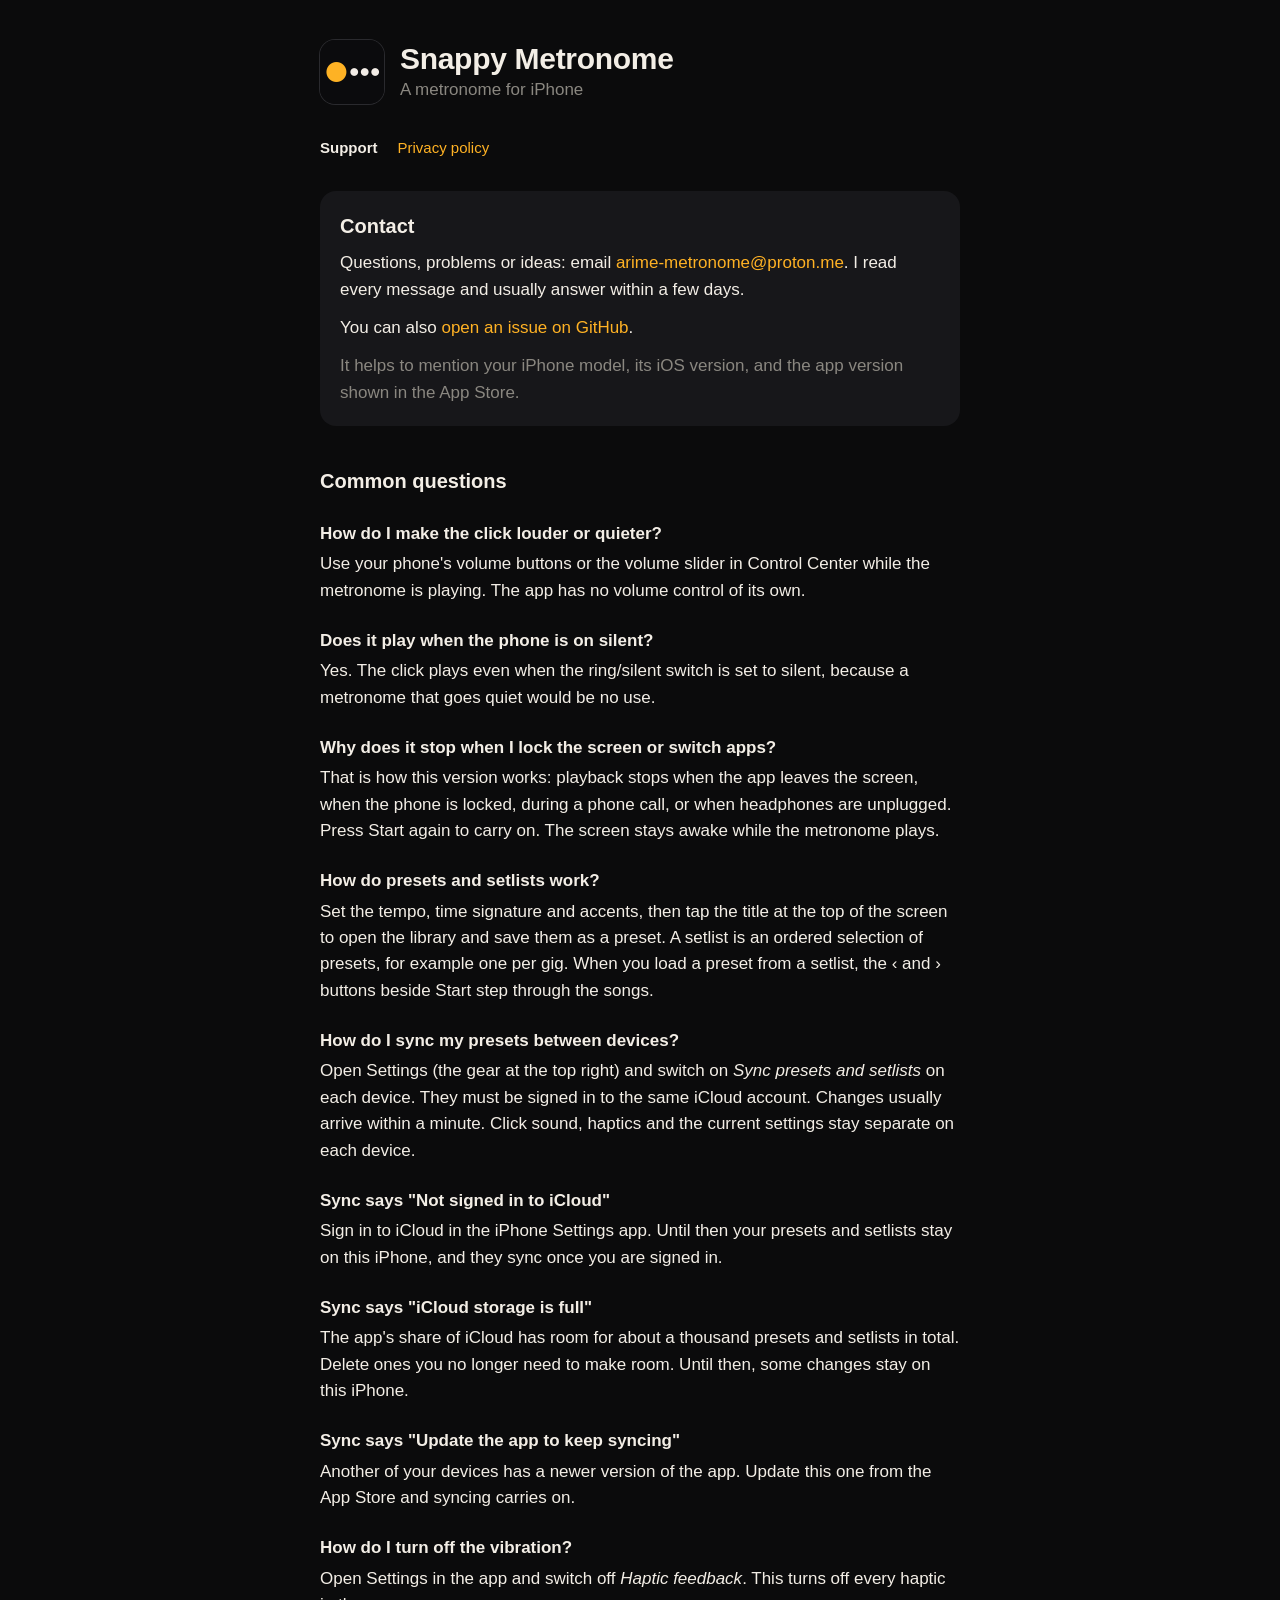
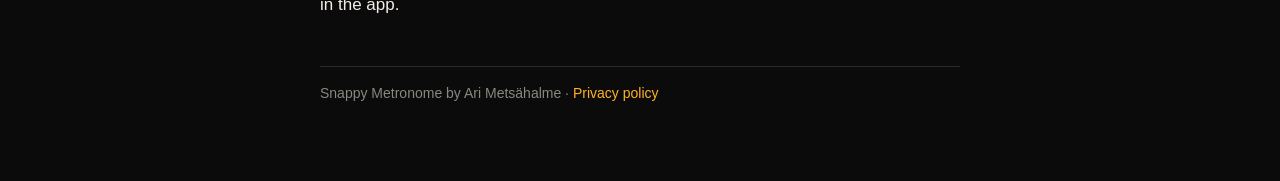
==== site/index.html @ 39511428 "Add the support and privacy policy pages App Store Connect needs a support URL and a privacy policy " ====
<!doctype html>
<html lang="en">
<head>
  <meta charset="utf-8">
  <meta name="viewport" content="width=device-width, initial-scale=1">
  <title>Snappy Metronome Support</title>
  <meta name="description" content="Help and contact for Snappy Metronome, a metronome for iPhone.">
  <link rel="icon" href="icon.png">
  <link rel="apple-touch-icon" href="icon.png">
  <link rel="stylesheet" href="style.css">
</head>
<body>
  <main>
    <header>
      <img src="icon.png" alt="">
      <div>
        <h1>Snappy Metronome</h1>
        <p>A metronome for iPhone</p>
      </div>
    </header>

    <nav>
      <a href="./" aria-current="page">Support</a>
      <a href="privacy.html">Privacy policy</a>
    </nav>

    <div class="card">
      <h2 style="margin-top:0">Contact</h2>
      <p>Questions, problems or ideas: email <a href="mailto:arime-metronome@proton.me">arime-metronome@proton.me</a>. I read every message and usually answer within a few days.</p>
      <p>You can also <a href="https://github.com/arime/metronome/issues">open an issue on GitHub</a>.</p>
      <p class="muted">It helps to mention your iPhone model, its iOS version, and the app version shown in the App Store.</p>
    </div>

    <h2>Common questions</h2>

    <h3>How do I make the click louder or quieter?</h3>
    <p>Use your phone's volume buttons or the volume slider in Control Center while the metronome is playing. The app has no volume control of its own.</p>

    <h3>Does it play when the phone is on silent?</h3>
    <p>Yes. The click plays even when the ring/silent switch is set to silent, because a metronome that goes quiet would be no use.</p>

    <h3>Why does it stop when I lock the screen or switch apps?</h3>
    <p>That is how this version works: playback stops when the app leaves the screen, when the phone is locked, during a phone call, or when headphones are unplugged. Press Start again to carry on. The screen stays awake while the metronome plays.</p>

    <h3>How do presets and setlists work?</h3>
    <p>Set the tempo, time signature and accents, then tap the title at the top of the screen to open the library and save them as a preset. A setlist is an ordered selection of presets, for example one per gig. When you load a preset from a setlist, the ‹ and › buttons beside Start step through the songs.</p>

    <h3>How do I sync my presets between devices?</h3>
    <p>Open Settings (the gear at the top right) and switch on <em>Sync presets and setlists</em> on each device. They must be signed in to the same iCloud account. Changes usually arrive within a minute. Click sound, haptics and the current settings stay separate on each device.</p>

    <h3>Sync says "Not signed in to iCloud"</h3>
    <p>Sign in to iCloud in the iPhone Settings app. Until then your presets and setlists stay on this iPhone, and they sync once you are signed in.</p>

    <h3>Sync says "iCloud storage is full"</h3>
    <p>The app's share of iCloud has room for about a thousand presets and setlists in total. Delete ones you no longer need to make room. Until then, some changes stay on this iPhone.</p>

    <h3>Sync says "Update the app to keep syncing"</h3>
    <p>Another of your devices has a newer version of the app. Update this one from the App Store and syncing carries on.</p>

    <h3>How do I turn off the vibration?</h3>
    <p>Open Settings in the app and switch off <em>Haptic feedback</em>. This turns off every haptic in the app.</p>

    <footer>
      <p>Snappy Metronome by Ari Metsähalme · <a href="privacy.html">Privacy policy</a></p>
    </footer>
  </main>
</body>
</html>
---- site/style.css ----
:root {
  --ink: #0b0b0c;
  --surface: #17171a;
  --line: #2a2a2e;
  --dial-white: #f3eee6;
  --muted: #8a8780;
  --amber: #ffb224;
  color-scheme: dark;
}

* {
  box-sizing: border-box;
}

body {
  margin: 0;
  background: var(--ink);
  color: var(--dial-white);
  font: 17px/1.55 -apple-system, BlinkMacSystemFont, "SF Pro Text", "Helvetica Neue", Arial, sans-serif;
  -webkit-text-size-adjust: 100%;
}

main {
  max-width: 680px;
  margin: 0 auto;
  padding: 40px 20px 64px;
}

header {
  display: flex;
  align-items: center;
  gap: 16px;
  margin-bottom: 32px;
}

header img {
  width: 64px;
  height: 64px;
  border-radius: 15px;
  box-shadow: 0 0 0 1px var(--line);
  flex-shrink: 0;
}

header p {
  margin: 0;
  color: var(--muted);
}

nav {
  display: flex;
  gap: 20px;
  margin-bottom: 32px;
  font-size: 15px;
}

h1 {
  margin: 0;
  font-size: 30px;
  line-height: 1.2;
  font-weight: 800;
  letter-spacing: -0.01em;
}

h2 {
  margin: 40px 0 8px;
  font-size: 20px;
  font-weight: 700;
}

h3 {
  margin: 24px 0 4px;
  font-size: 17px;
  font-weight: 600;
}

p,
ul {
  margin: 0 0 12px;
}

ul {
  padding-left: 22px;
}

a {
  color: var(--amber);
  text-decoration: none;
}

a:hover,
a:focus-visible {
  text-decoration: underline;
}

nav a[aria-current="page"] {
  color: var(--dial-white);
  font-weight: 600;
}

.card {
  background: var(--surface);
  border-radius: 16px;
  padding: 20px;
  margin: 24px 0;
}

.card p:last-child {
  margin-bottom: 0;
}

.muted {
  color: var(--muted);
}

footer {
  margin-top: 48px;
  padding-top: 16px;
  border-top: 1px solid var(--line);
  color: var(--muted);
  font-size: 14px;
}
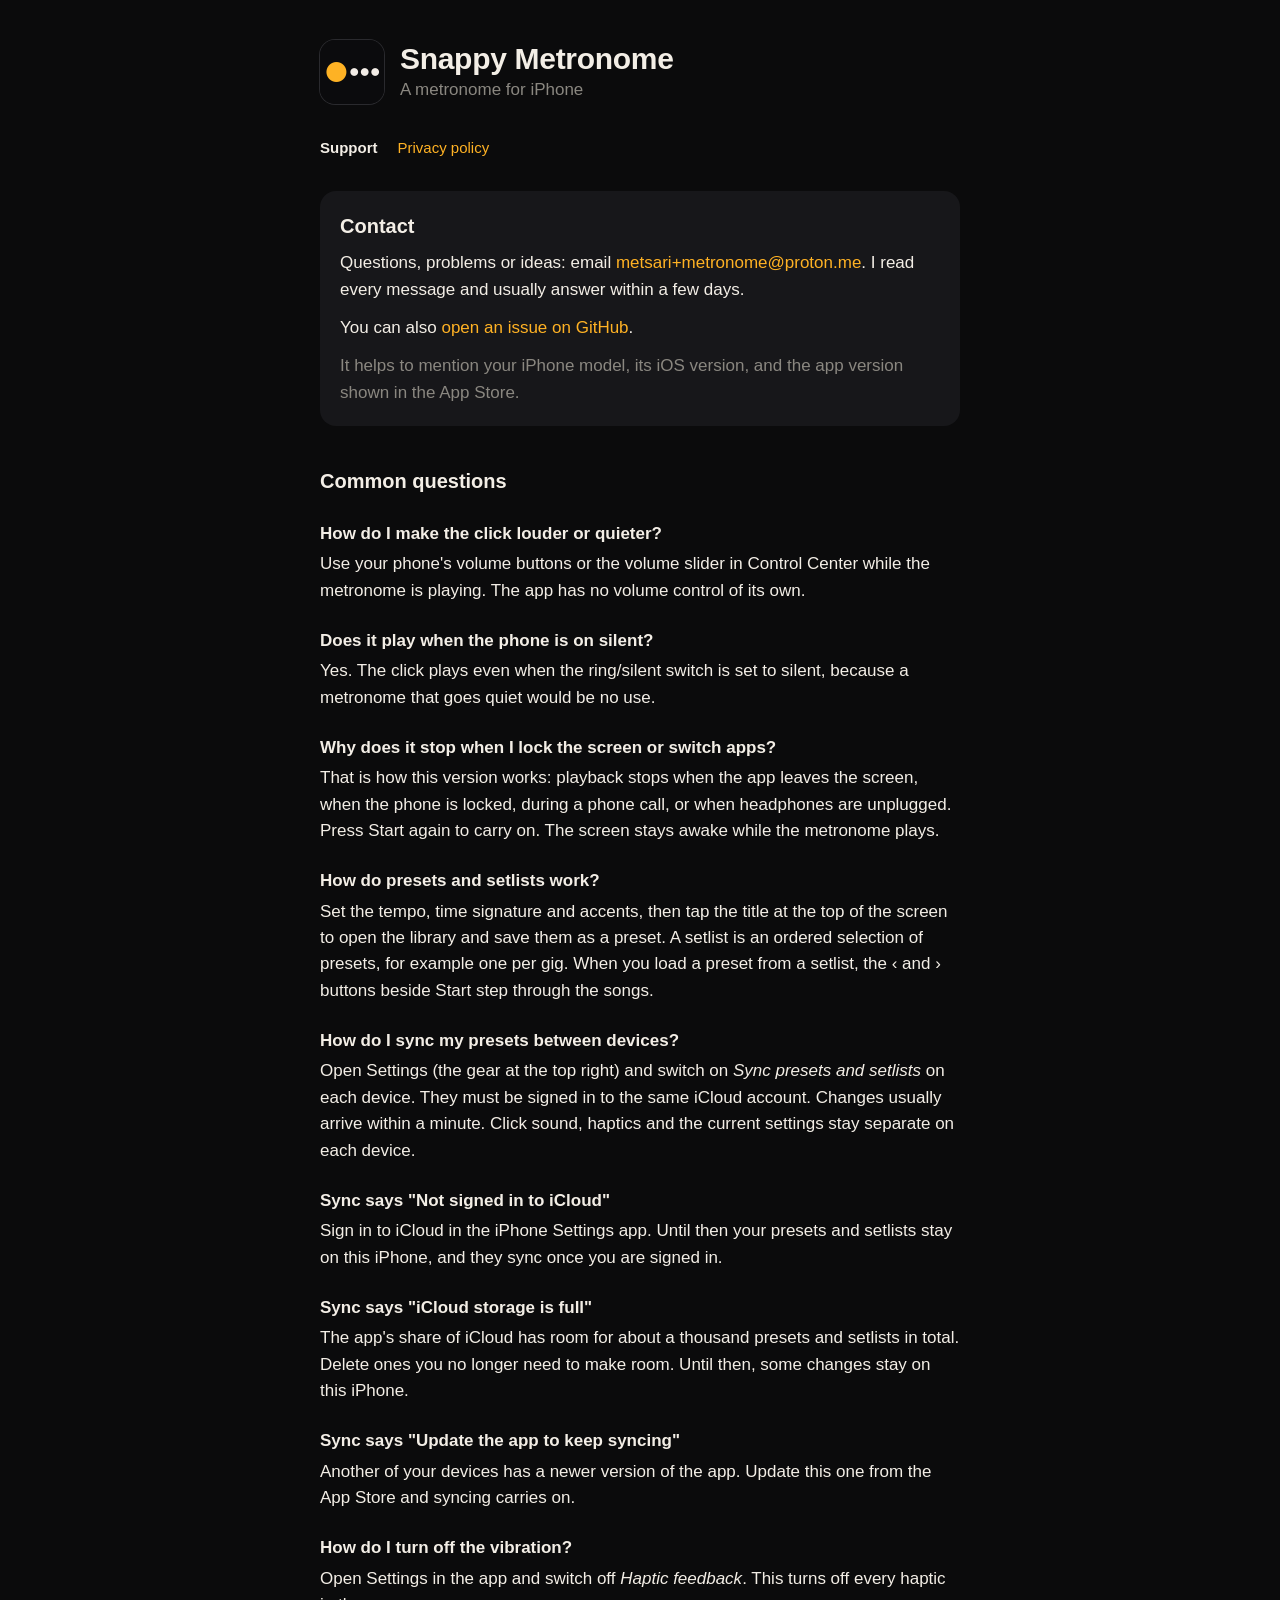
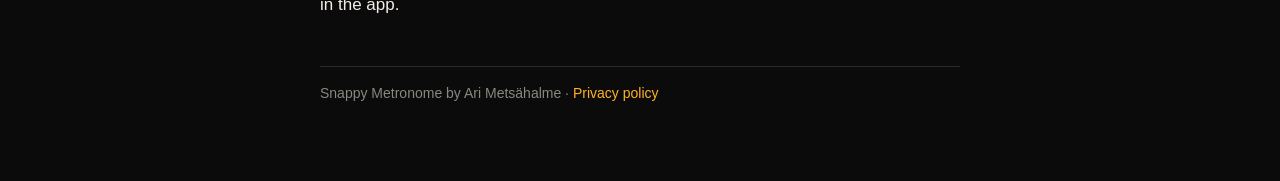
==== commit 40c30287: "Change the contact address The support page, the privacy policy and the README now give metsari+metr" ====
--- a/site/index.html
+++ b/site/index.html
@@ -1,68 +1,123 @@
 <!doctype html>
 <html lang="en">
-<head>
-  <meta charset="utf-8">
-  <meta name="viewport" content="width=device-width, initial-scale=1">
-  <title>Snappy Metronome Support</title>
-  <meta name="description" content="Help and contact for Snappy Metronome, a metronome for iPhone.">
-  <link rel="icon" href="icon.png">
-  <link rel="apple-touch-icon" href="icon.png">
-  <link rel="stylesheet" href="style.css">
-</head>
-<body>
-  <main>
-    <header>
-      <img src="icon.png" alt="">
-      <div>
-        <h1>Snappy Metronome</h1>
-        <p>A metronome for iPhone</p>
+  <head>
+    <meta charset="utf-8" />
+    <meta name="viewport" content="width=device-width, initial-scale=1" />
+    <title>Snappy Metronome Support</title>
+    <meta
+      name="description"
+      content="Help and contact for Snappy Metronome, a metronome for iPhone."
+    />
+    <link rel="icon" href="icon.png" />
+    <link rel="apple-touch-icon" href="icon.png" />
+    <link rel="stylesheet" href="style.css" />
+  </head>
+  <body>
+    <main>
+      <header>
+        <img src="icon.png" alt="" />
+        <div>
+          <h1>Snappy Metronome</h1>
+          <p>A metronome for iPhone</p>
+        </div>
+      </header>
+
+      <nav>
+        <a href="./" aria-current="page">Support</a>
+        <a href="privacy.html">Privacy policy</a>
+      </nav>
+
+      <div class="card">
+        <h2 style="margin-top: 0">Contact</h2>
+        <p>
+          Questions, problems or ideas: email
+          <a href="mailto:metsari+metronome@proton.me">metsari+metronome@proton.me</a>. I read every
+          message and usually answer within a few days.
+        </p>
+        <p>
+          You can also
+          <a href="https://github.com/arime/metronome/issues"
+            >open an issue on GitHub</a
+          >.
+        </p>
+        <p class="muted">
+          It helps to mention your iPhone model, its iOS version, and the app
+          version shown in the App Store.
+        </p>
       </div>
-    </header>
 
-    <nav>
-      <a href="./" aria-current="page">Support</a>
-      <a href="privacy.html">Privacy policy</a>
-    </nav>
+      <h2>Common questions</h2>
 
-    <div class="card">
-      <h2 style="margin-top:0">Contact</h2>
-      <p>Questions, problems or ideas: email <a href="mailto:arime-metronome@proton.me">arime-metronome@proton.me</a>. I read every message and usually answer within a few days.</p>
-      <p>You can also <a href="https://github.com/arime/metronome/issues">open an issue on GitHub</a>.</p>
-      <p class="muted">It helps to mention your iPhone model, its iOS version, and the app version shown in the App Store.</p>
-    </div>
+      <h3>How do I make the click louder or quieter?</h3>
+      <p>
+        Use your phone's volume buttons or the volume slider in Control Center
+        while the metronome is playing. The app has no volume control of its
+        own.
+      </p>
 
-    <h2>Common questions</h2>
+      <h3>Does it play when the phone is on silent?</h3>
+      <p>
+        Yes. The click plays even when the ring/silent switch is set to silent,
+        because a metronome that goes quiet would be no use.
+      </p>
 
-    <h3>How do I make the click louder or quieter?</h3>
-    <p>Use your phone's volume buttons or the volume slider in Control Center while the metronome is playing. The app has no volume control of its own.</p>
+      <h3>Why does it stop when I lock the screen or switch apps?</h3>
+      <p>
+        That is how this version works: playback stops when the app leaves the
+        screen, when the phone is locked, during a phone call, or when
+        headphones are unplugged. Press Start again to carry on. The screen
+        stays awake while the metronome plays.
+      </p>
 
-    <h3>Does it play when the phone is on silent?</h3>
-    <p>Yes. The click plays even when the ring/silent switch is set to silent, because a metronome that goes quiet would be no use.</p>
+      <h3>How do presets and setlists work?</h3>
+      <p>
+        Set the tempo, time signature and accents, then tap the title at the top
+        of the screen to open the library and save them as a preset. A setlist
+        is an ordered selection of presets, for example one per gig. When you
+        load a preset from a setlist, the ‹ and › buttons beside Start step
+        through the songs.
+      </p>
 
-    <h3>Why does it stop when I lock the screen or switch apps?</h3>
-    <p>That is how this version works: playback stops when the app leaves the screen, when the phone is locked, during a phone call, or when headphones are unplugged. Press Start again to carry on. The screen stays awake while the metronome plays.</p>
+      <h3>How do I sync my presets between devices?</h3>
+      <p>
+        Open Settings (the gear at the top right) and switch on
+        <em>Sync presets and setlists</em> on each device. They must be signed
+        in to the same iCloud account. Changes usually arrive within a minute.
+        Click sound, haptics and the current settings stay separate on each
+        device.
+      </p>
 
-    <h3>How do presets and setlists work?</h3>
-    <p>Set the tempo, time signature and accents, then tap the title at the top of the screen to open the library and save them as a preset. A setlist is an ordered selection of presets, for example one per gig. When you load a preset from a setlist, the ‹ and › buttons beside Start step through the songs.</p>
+      <h3>Sync says "Not signed in to iCloud"</h3>
+      <p>
+        Sign in to iCloud in the iPhone Settings app. Until then your presets
+        and setlists stay on this iPhone, and they sync once you are signed in.
+      </p>
 
-    <h3>How do I sync my presets between devices?</h3>
-    <p>Open Settings (the gear at the top right) and switch on <em>Sync presets and setlists</em> on each device. They must be signed in to the same iCloud account. Changes usually arrive within a minute. Click sound, haptics and the current settings stay separate on each device.</p>
+      <h3>Sync says "iCloud storage is full"</h3>
+      <p>
+        The app's share of iCloud has room for about a thousand presets and
+        setlists in total. Delete ones you no longer need to make room. Until
+        then, some changes stay on this iPhone.
+      </p>
 
-    <h3>Sync says "Not signed in to iCloud"</h3>
-    <p>Sign in to iCloud in the iPhone Settings app. Until then your presets and setlists stay on this iPhone, and they sync once you are signed in.</p>
+      <h3>Sync says "Update the app to keep syncing"</h3>
+      <p>
+        Another of your devices has a newer version of the app. Update this one
+        from the App Store and syncing carries on.
+      </p>
 
-    <h3>Sync says "iCloud storage is full"</h3>
-    <p>The app's share of iCloud has room for about a thousand presets and setlists in total. Delete ones you no longer need to make room. Until then, some changes stay on this iPhone.</p>
+      <h3>How do I turn off the vibration?</h3>
+      <p>
+        Open Settings in the app and switch off <em>Haptic feedback</em>. This
+        turns off every haptic in the app.
+      </p>
 
-    <h3>Sync says "Update the app to keep syncing"</h3>
-    <p>Another of your devices has a newer version of the app. Update this one from the App Store and syncing carries on.</p>
-
-    <h3>How do I turn off the vibration?</h3>
-    <p>Open Settings in the app and switch off <em>Haptic feedback</em>. This turns off every haptic in the app.</p>
-
-    <footer>
-      <p>Snappy Metronome by Ari Metsähalme · <a href="privacy.html">Privacy policy</a></p>
-    </footer>
-  </main>
-</body>
+      <footer>
+        <p>
+          Snappy Metronome by Ari Metsähalme ·
+          <a href="privacy.html">Privacy policy</a>
+        </p>
+      </footer>
+    </main>
+  </body>
 </html>
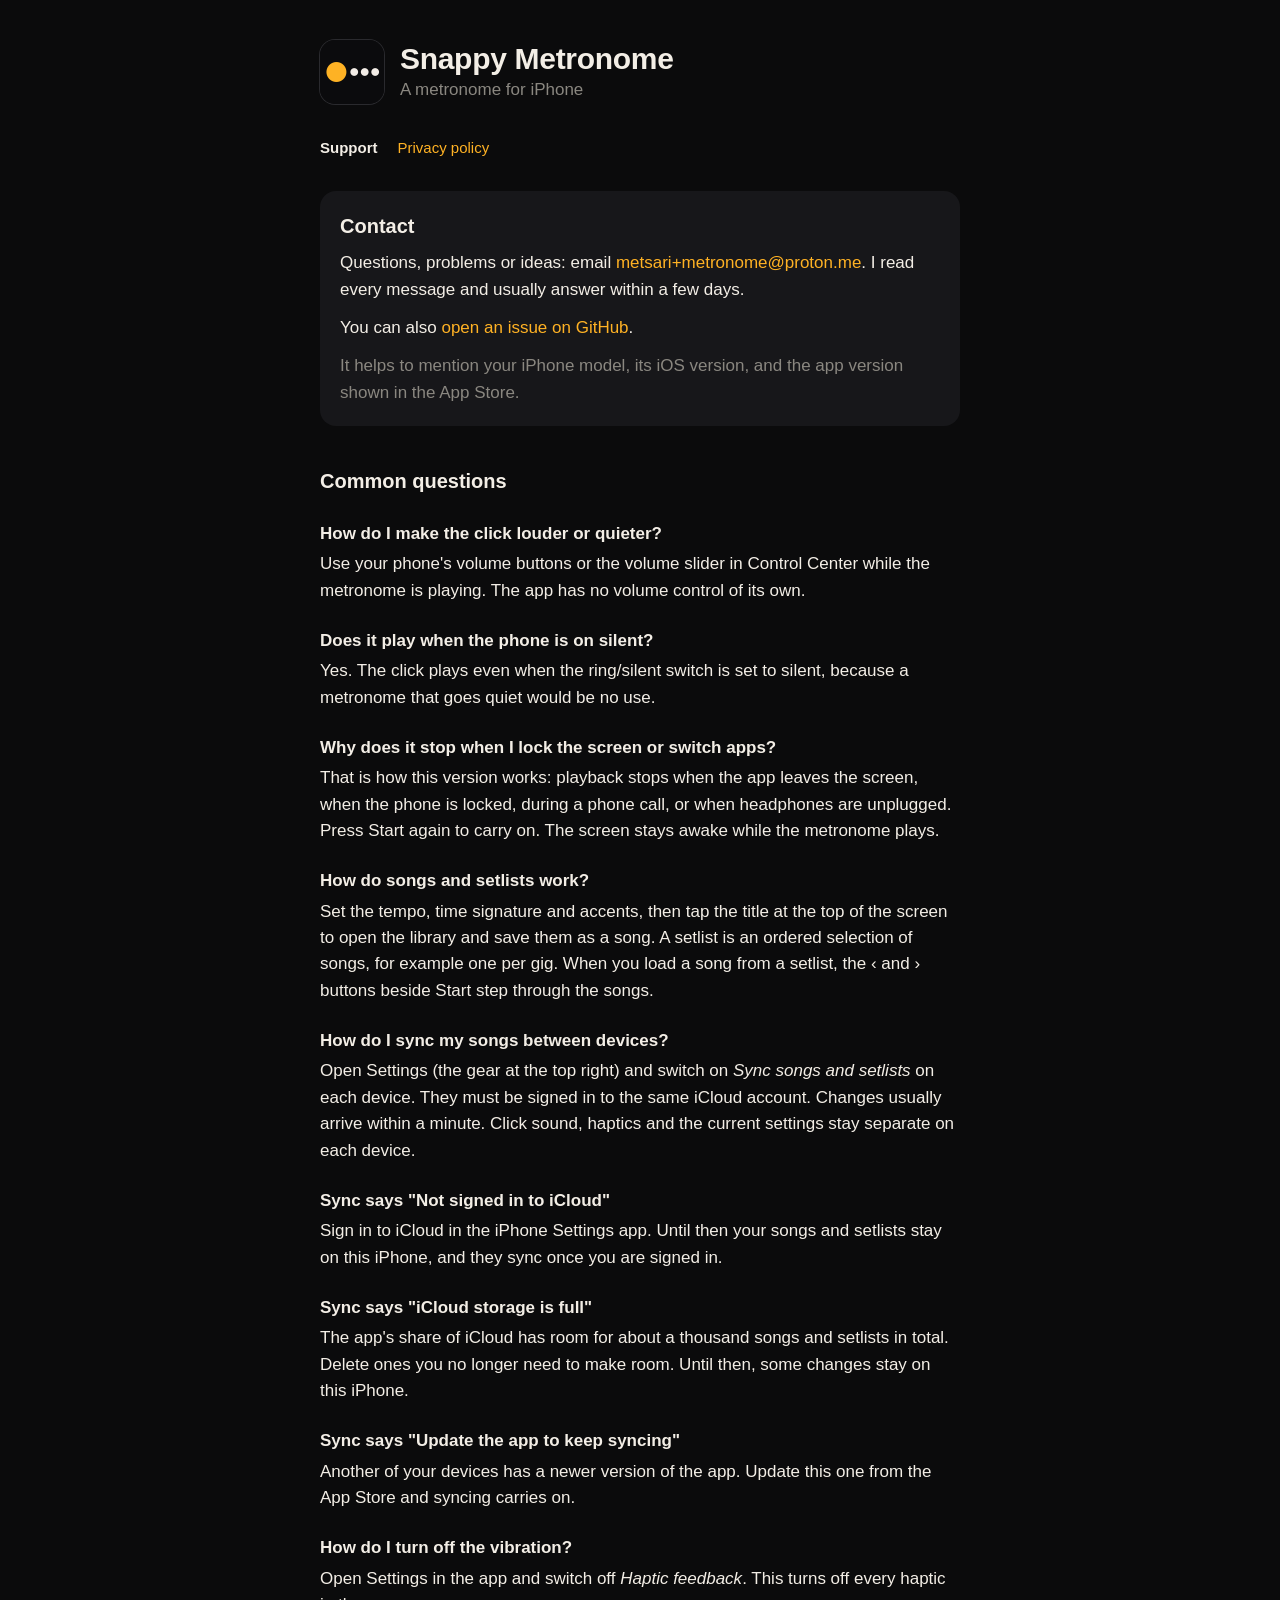
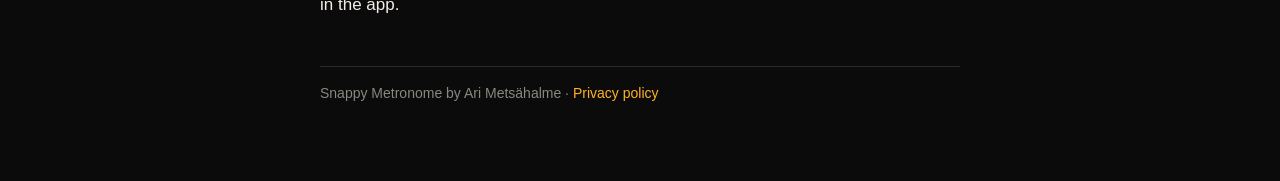
==== commit 1c0a7bbc: "Call presets songs Songs is what users save them for, so the app, docs and site now say song through" ====
--- a/site/index.html
+++ b/site/index.html
@@ -69,19 +69,19 @@
         stays awake while the metronome plays.
       </p>
 
-      <h3>How do presets and setlists work?</h3>
+      <h3>How do songs and setlists work?</h3>
       <p>
         Set the tempo, time signature and accents, then tap the title at the top
-        of the screen to open the library and save them as a preset. A setlist
-        is an ordered selection of presets, for example one per gig. When you
-        load a preset from a setlist, the ‹ and › buttons beside Start step
+        of the screen to open the library and save them as a song. A setlist
+        is an ordered selection of songs, for example one per gig. When you
+        load a song from a setlist, the ‹ and › buttons beside Start step
         through the songs.
       </p>
 
-      <h3>How do I sync my presets between devices?</h3>
+      <h3>How do I sync my songs between devices?</h3>
       <p>
         Open Settings (the gear at the top right) and switch on
-        <em>Sync presets and setlists</em> on each device. They must be signed
+        <em>Sync songs and setlists</em> on each device. They must be signed
         in to the same iCloud account. Changes usually arrive within a minute.
         Click sound, haptics and the current settings stay separate on each
         device.
@@ -89,13 +89,13 @@
 
       <h3>Sync says "Not signed in to iCloud"</h3>
       <p>
-        Sign in to iCloud in the iPhone Settings app. Until then your presets
+        Sign in to iCloud in the iPhone Settings app. Until then your songs
         and setlists stay on this iPhone, and they sync once you are signed in.
       </p>
 
       <h3>Sync says "iCloud storage is full"</h3>
       <p>
-        The app's share of iCloud has room for about a thousand presets and
+        The app's share of iCloud has room for about a thousand songs and
         setlists in total. Delete ones you no longer need to make room. Until
         then, some changes stay on this iPhone.
       </p>
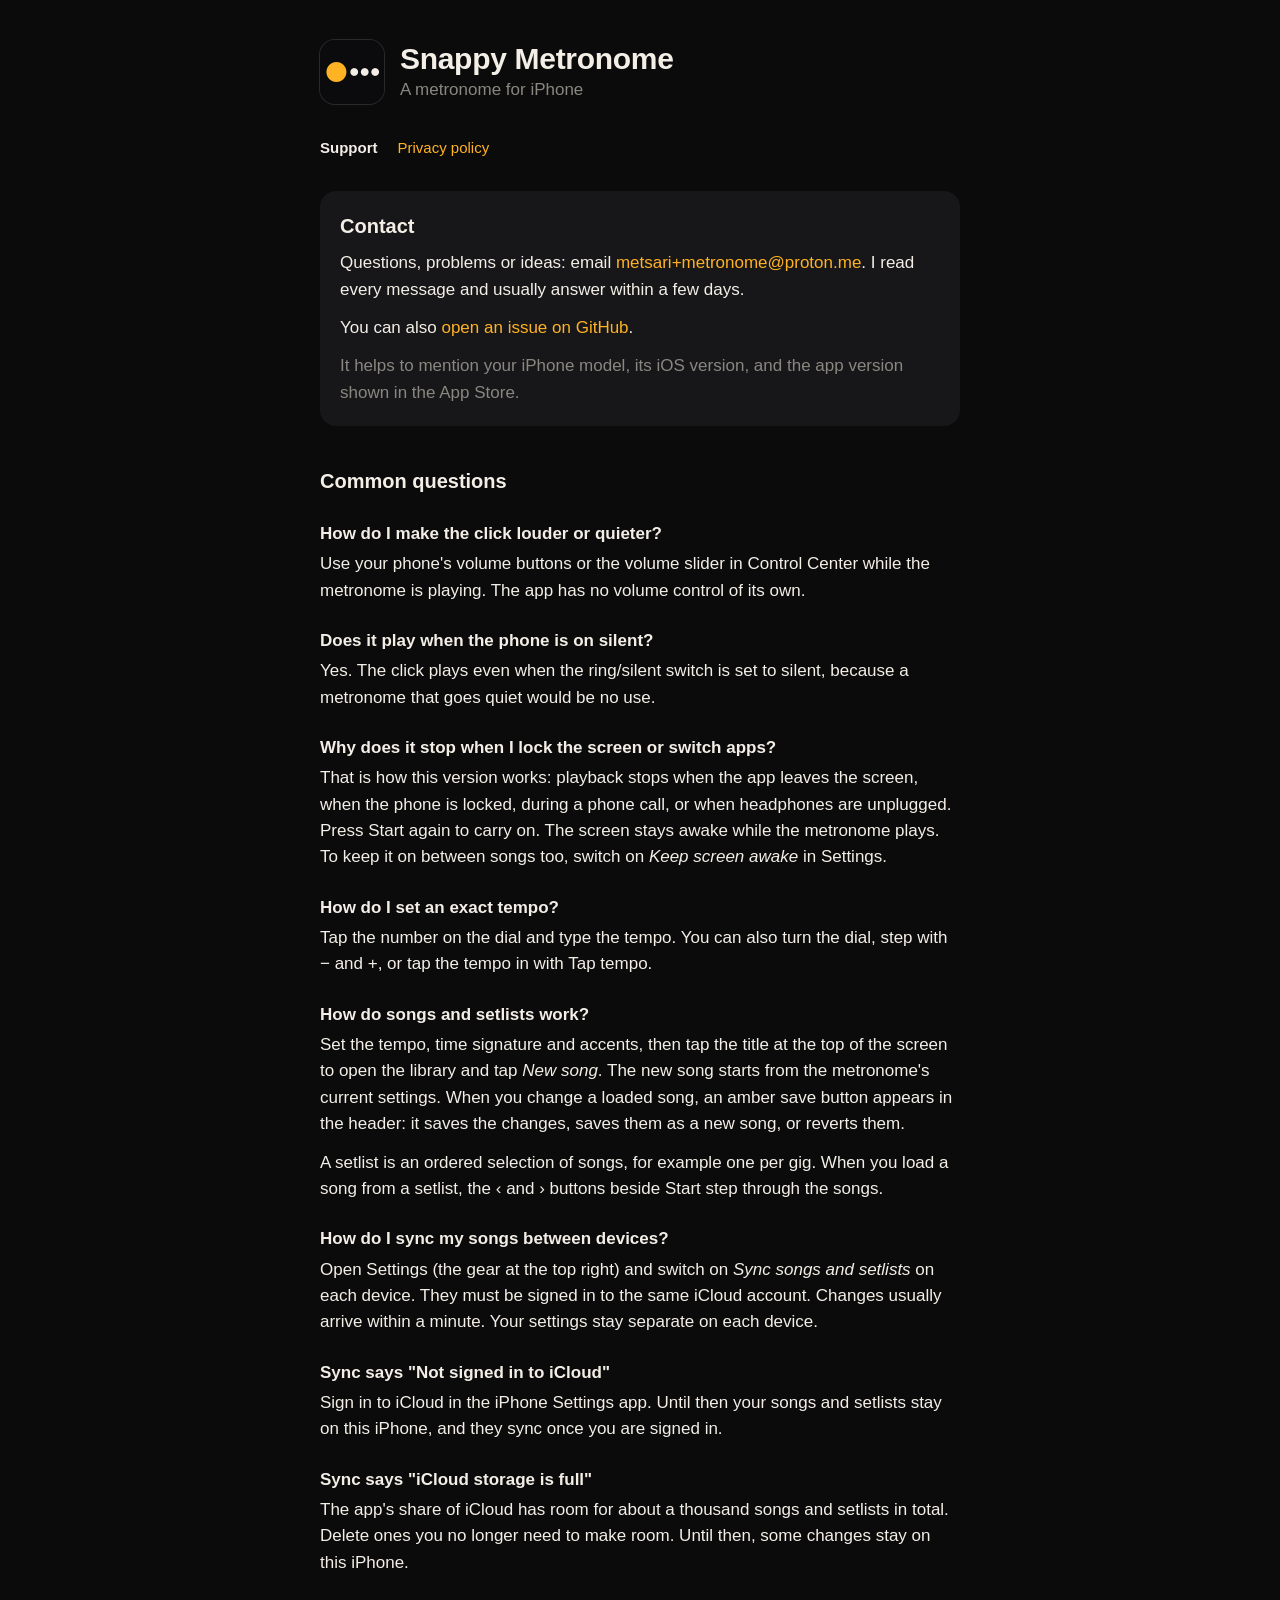
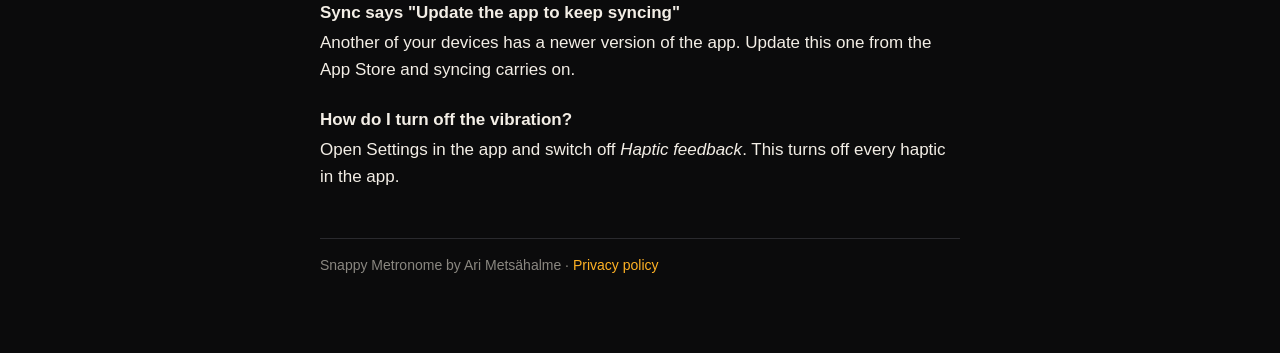
==== commit 1a5e13ce: "Bring the README and support page up to date - Show the setlist beside the main view in the README, " ====
--- a/site/index.html
+++ b/site/index.html
@@ -66,16 +66,28 @@
         That is how this version works: playback stops when the app leaves the
         screen, when the phone is locked, during a phone call, or when
         headphones are unplugged. Press Start again to carry on. The screen
-        stays awake while the metronome plays.
+        stays awake while the metronome plays. To keep it on between songs
+        too, switch on <em>Keep screen awake</em> in Settings.
+      </p>
+
+      <h3>How do I set an exact tempo?</h3>
+      <p>
+        Tap the number on the dial and type the tempo. You can also turn the
+        dial, step with − and +, or tap the tempo in with Tap tempo.
       </p>
 
       <h3>How do songs and setlists work?</h3>
       <p>
         Set the tempo, time signature and accents, then tap the title at the top
-        of the screen to open the library and save them as a song. A setlist
-        is an ordered selection of songs, for example one per gig. When you
-        load a song from a setlist, the ‹ and › buttons beside Start step
-        through the songs.
+        of the screen to open the library and tap <em>New song</em>. The new
+        song starts from the metronome's current settings. When you change a
+        loaded song, an amber save button appears in the header: it saves the
+        changes, saves them as a new song, or reverts them.
+      </p>
+      <p>
+        A setlist is an ordered selection of songs, for example one per gig.
+        When you load a song from a setlist, the ‹ and › buttons beside Start
+        step through the songs.
       </p>
 
       <h3>How do I sync my songs between devices?</h3>
@@ -83,8 +95,7 @@
         Open Settings (the gear at the top right) and switch on
         <em>Sync songs and setlists</em> on each device. They must be signed
         in to the same iCloud account. Changes usually arrive within a minute.
-        Click sound, haptics and the current settings stay separate on each
-        device.
+        Your settings stay separate on each device.
       </p>
 
       <h3>Sync says "Not signed in to iCloud"</h3>
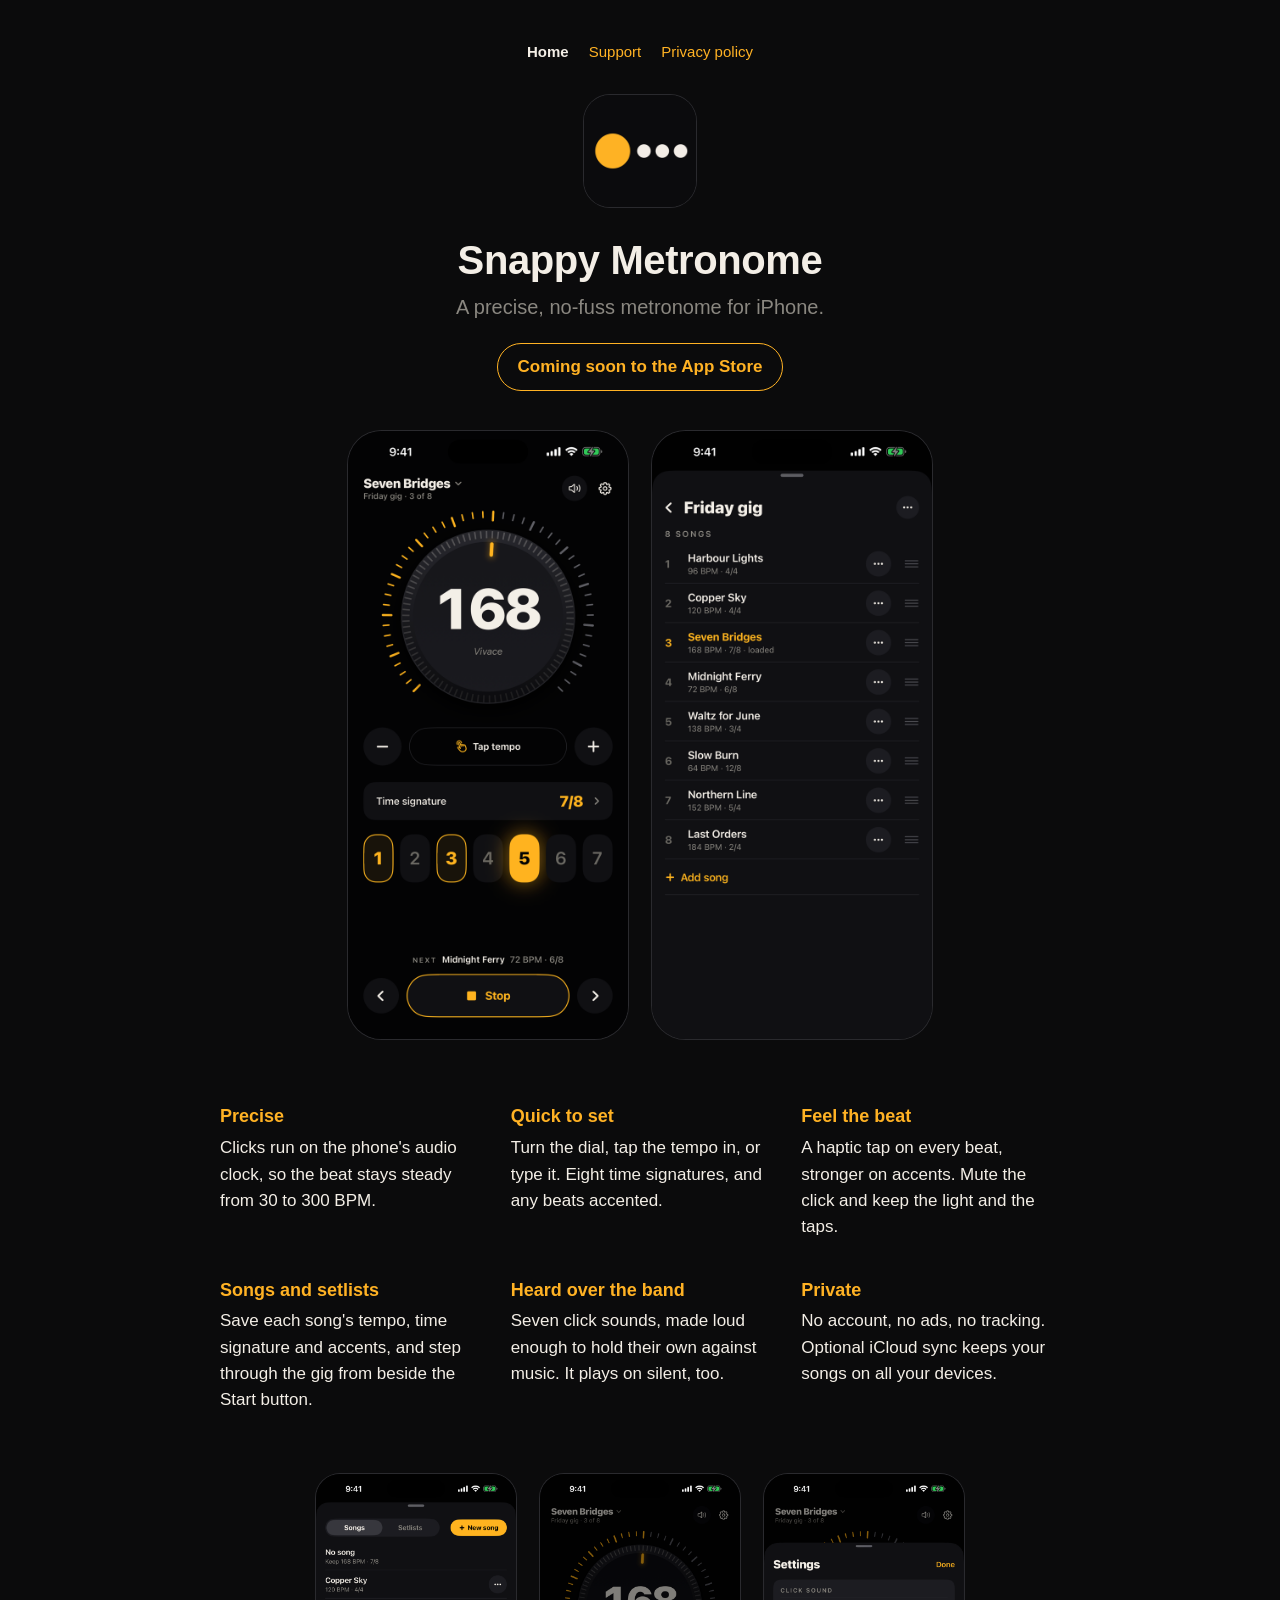
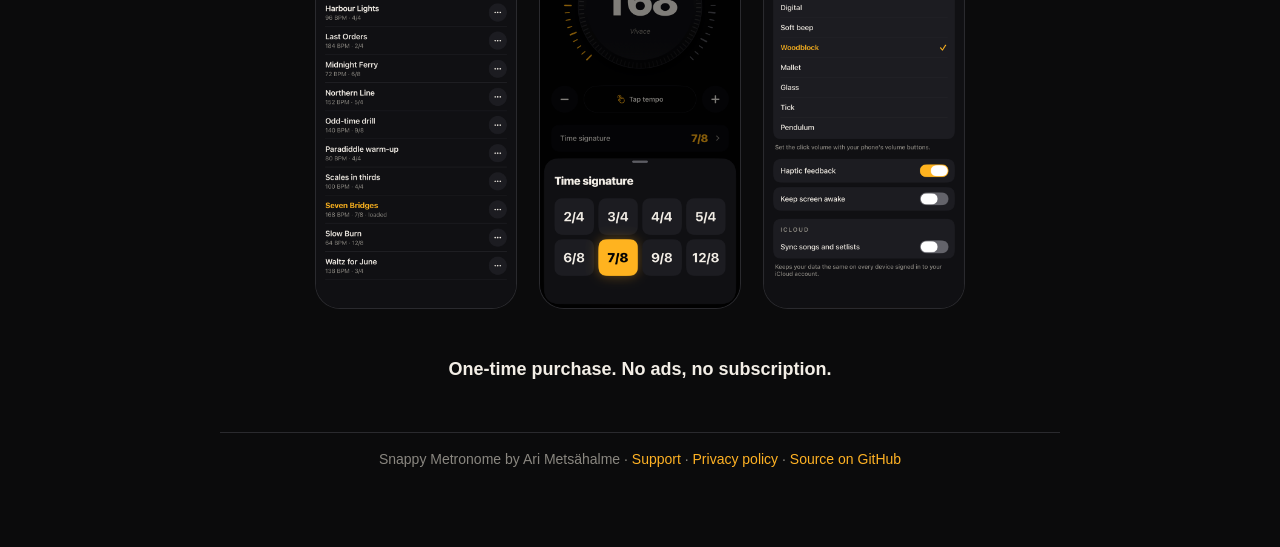
==== commit cf4d6339: "Give the site a home page that presents the app The site's front page was the support page. It is no" ====
--- a/site/index.html
+++ b/site/index.html
@@ -3,130 +3,122 @@
   <head>
     <meta charset="utf-8" />
     <meta name="viewport" content="width=device-width, initial-scale=1" />
-    <title>Snappy Metronome Support</title>
+    <title>Snappy Metronome</title>
     <meta
       name="description"
-      content="Help and contact for Snappy Metronome, a metronome for iPhone."
+      content="Snappy Metronome: a precise, no-fuss metronome for iPhone, with songs, setlists and haptics."
     />
     <link rel="icon" href="icon.png" />
     <link rel="apple-touch-icon" href="icon.png" />
     <link rel="stylesheet" href="style.css" />
   </head>
   <body>
-    <main>
-      <header>
-        <img src="icon.png" alt="" />
-        <div>
-          <h1>Snappy Metronome</h1>
-          <p>A metronome for iPhone</p>
-        </div>
-      </header>
-
+    <main class="home">
       <nav>
-        <a href="./" aria-current="page">Support</a>
+        <a href="./" aria-current="page">Home</a>
+        <a href="support.html">Support</a>
         <a href="privacy.html">Privacy policy</a>
       </nav>
 
-      <div class="card">
-        <h2 style="margin-top: 0">Contact</h2>
-        <p>
-          Questions, problems or ideas: email
-          <a href="mailto:metsari+metronome@proton.me">metsari+metronome@proton.me</a>. I read every
-          message and usually answer within a few days.
-        </p>
-        <p>
-          You can also
-          <a href="https://github.com/arime/metronome/issues"
-            >open an issue on GitHub</a
-          >.
-        </p>
-        <p class="muted">
-          It helps to mention your iPhone model, its iOS version, and the app
-          version shown in the App Store.
-        </p>
+      <section class="hero">
+        <img class="app-icon" src="icon.png" alt="" />
+        <h1>Snappy Metronome</h1>
+        <p class="tagline">A precise, no-fuss metronome for iPhone.</p>
+        <p class="pill">Coming soon to the App Store</p>
+      </section>
+
+      <div class="shots">
+        <img
+          src="shots/1-playing.png"
+          width="660"
+          height="1434"
+          alt="The metronome playing a 7/8 song at 168 BPM, with the fifth beat lit"
+        />
+        <img
+          src="shots/3-setlist.png"
+          width="660"
+          height="1434"
+          alt="A setlist of eight songs in order"
+        />
       </div>
 
-      <h2>Common questions</h2>
+      <div class="features">
+        <div>
+          <h2>Precise</h2>
+          <p>
+            Clicks run on the phone's audio clock, so the beat stays steady
+            from 30 to 300 BPM.
+          </p>
+        </div>
+        <div>
+          <h2>Quick to set</h2>
+          <p>
+            Turn the dial, tap the tempo in, or type it. Eight time signatures,
+            and any beats accented.
+          </p>
+        </div>
+        <div>
+          <h2>Feel the beat</h2>
+          <p>
+            A haptic tap on every beat, stronger on accents. Mute the click and
+            keep the light and the taps.
+          </p>
+        </div>
+        <div>
+          <h2>Songs and setlists</h2>
+          <p>
+            Save each song's tempo, time signature and accents, and step
+            through the gig from beside the Start button.
+          </p>
+        </div>
+        <div>
+          <h2>Heard over the band</h2>
+          <p>
+            Seven click sounds, made loud enough to hold their own against
+            music. It plays on silent, too.
+          </p>
+        </div>
+        <div>
+          <h2>Private</h2>
+          <p>
+            No account, no ads, no tracking. Optional iCloud sync keeps your
+            songs on all your devices.
+          </p>
+        </div>
+      </div>
 
-      <h3>How do I make the click louder or quieter?</h3>
-      <p>
-        Use your phone's volume buttons or the volume slider in Control Center
-        while the metronome is playing. The app has no volume control of its
-        own.
-      </p>
+      <div class="shots small">
+        <img
+          src="shots/2-library.png"
+          width="660"
+          height="1434"
+          loading="lazy"
+          alt="The song library"
+        />
+        <img
+          src="shots/4-timeSignature.png"
+          width="660"
+          height="1434"
+          loading="lazy"
+          alt="The time signature picker"
+        />
+        <img
+          src="shots/5-settings.png"
+          width="660"
+          height="1434"
+          loading="lazy"
+          alt="Settings, with the seven click sounds"
+        />
+      </div>
 
-      <h3>Does it play when the phone is on silent?</h3>
-      <p>
-        Yes. The click plays even when the ring/silent switch is set to silent,
-        because a metronome that goes quiet would be no use.
-      </p>
-
-      <h3>Why does it stop when I lock the screen or switch apps?</h3>
-      <p>
-        That is how this version works: playback stops when the app leaves the
-        screen, when the phone is locked, during a phone call, or when
-        headphones are unplugged. Press Start again to carry on. The screen
-        stays awake while the metronome plays. To keep it on between songs
-        too, switch on <em>Keep screen awake</em> in Settings.
-      </p>
-
-      <h3>How do I set an exact tempo?</h3>
-      <p>
-        Tap the number on the dial and type the tempo. You can also turn the
-        dial, step with − and +, or tap the tempo in with Tap tempo.
-      </p>
-
-      <h3>How do songs and setlists work?</h3>
-      <p>
-        Set the tempo, time signature and accents, then tap the title at the top
-        of the screen to open the library and tap <em>New song</em>. The new
-        song starts from the metronome's current settings. When you change a
-        loaded song, an amber save button appears in the header: it saves the
-        changes, saves them as a new song, or reverts them.
-      </p>
-      <p>
-        A setlist is an ordered selection of songs, for example one per gig.
-        When you load a song from a setlist, the ‹ and › buttons beside Start
-        step through the songs.
-      </p>
-
-      <h3>How do I sync my songs between devices?</h3>
-      <p>
-        Open Settings (the gear at the top right) and switch on
-        <em>Sync songs and setlists</em> on each device. They must be signed
-        in to the same iCloud account. Changes usually arrive within a minute.
-        Your settings stay separate on each device.
-      </p>
-
-      <h3>Sync says "Not signed in to iCloud"</h3>
-      <p>
-        Sign in to iCloud in the iPhone Settings app. Until then your songs
-        and setlists stay on this iPhone, and they sync once you are signed in.
-      </p>
-
-      <h3>Sync says "iCloud storage is full"</h3>
-      <p>
-        The app's share of iCloud has room for about a thousand songs and
-        setlists in total. Delete ones you no longer need to make room. Until
-        then, some changes stay on this iPhone.
-      </p>
-
-      <h3>Sync says "Update the app to keep syncing"</h3>
-      <p>
-        Another of your devices has a newer version of the app. Update this one
-        from the App Store and syncing carries on.
-      </p>
-
-      <h3>How do I turn off the vibration?</h3>
-      <p>
-        Open Settings in the app and switch off <em>Haptic feedback</em>. This
-        turns off every haptic in the app.
-      </p>
+      <p class="closing">One-time purchase. No ads, no subscription.</p>
 
       <footer>
         <p>
           Snappy Metronome by Ari Metsähalme ·
-          <a href="privacy.html">Privacy policy</a>
+          <a href="support.html">Support</a> ·
+          <a href="privacy.html">Privacy policy</a> ·
+          <a href="https://github.com/arime/metronome">Source on GitHub</a>
         </p>
       </footer>
     </main>
--- a/site/style.css
+++ b/site/style.css
@@ -112,6 +112,96 @@
   color: var(--muted);
 }
 
+/* Home page */
+
+main.home {
+  max-width: 880px;
+}
+
+main.home nav {
+  justify-content: center;
+}
+
+main.home footer {
+  text-align: center;
+}
+
+.hero {
+  text-align: center;
+  margin: 24px 0 40px;
+}
+
+.hero .app-icon {
+  width: 112px;
+  height: 112px;
+  border-radius: 26px;
+  box-shadow: 0 0 0 1px var(--line);
+  margin-bottom: 20px;
+}
+
+.hero h1 {
+  font-size: 40px;
+}
+
+.tagline {
+  margin: 8px 0 20px;
+  font-size: 20px;
+  color: var(--muted);
+}
+
+.pill {
+  display: inline-block;
+  margin: 0;
+  padding: 10px 20px;
+  border: 1.5px solid var(--amber);
+  border-radius: 999px;
+  color: var(--amber);
+  font-weight: 600;
+}
+
+.shots {
+  display: flex;
+  justify-content: center;
+  gap: 24px;
+  margin: 0 0 48px;
+}
+
+.shots img {
+  width: 100%;
+  max-width: 280px;
+  height: auto;
+  min-width: 0;
+  border-radius: 12% / 5.5%;
+  box-shadow: 0 0 0 1px var(--line);
+}
+
+.shots.small img {
+  max-width: 200px;
+}
+
+.features {
+  display: grid;
+  grid-template-columns: repeat(auto-fit, minmax(240px, 1fr));
+  gap: 8px 32px;
+  margin: 0 0 48px;
+}
+
+.features h2 {
+  margin: 16px 0 4px;
+  color: var(--amber);
+  font-size: 18px;
+}
+
+.features p {
+  color: var(--dial-white);
+}
+
+.closing {
+  text-align: center;
+  font-size: 18px;
+  font-weight: 600;
+}
+
 footer {
   margin-top: 48px;
   padding-top: 16px;
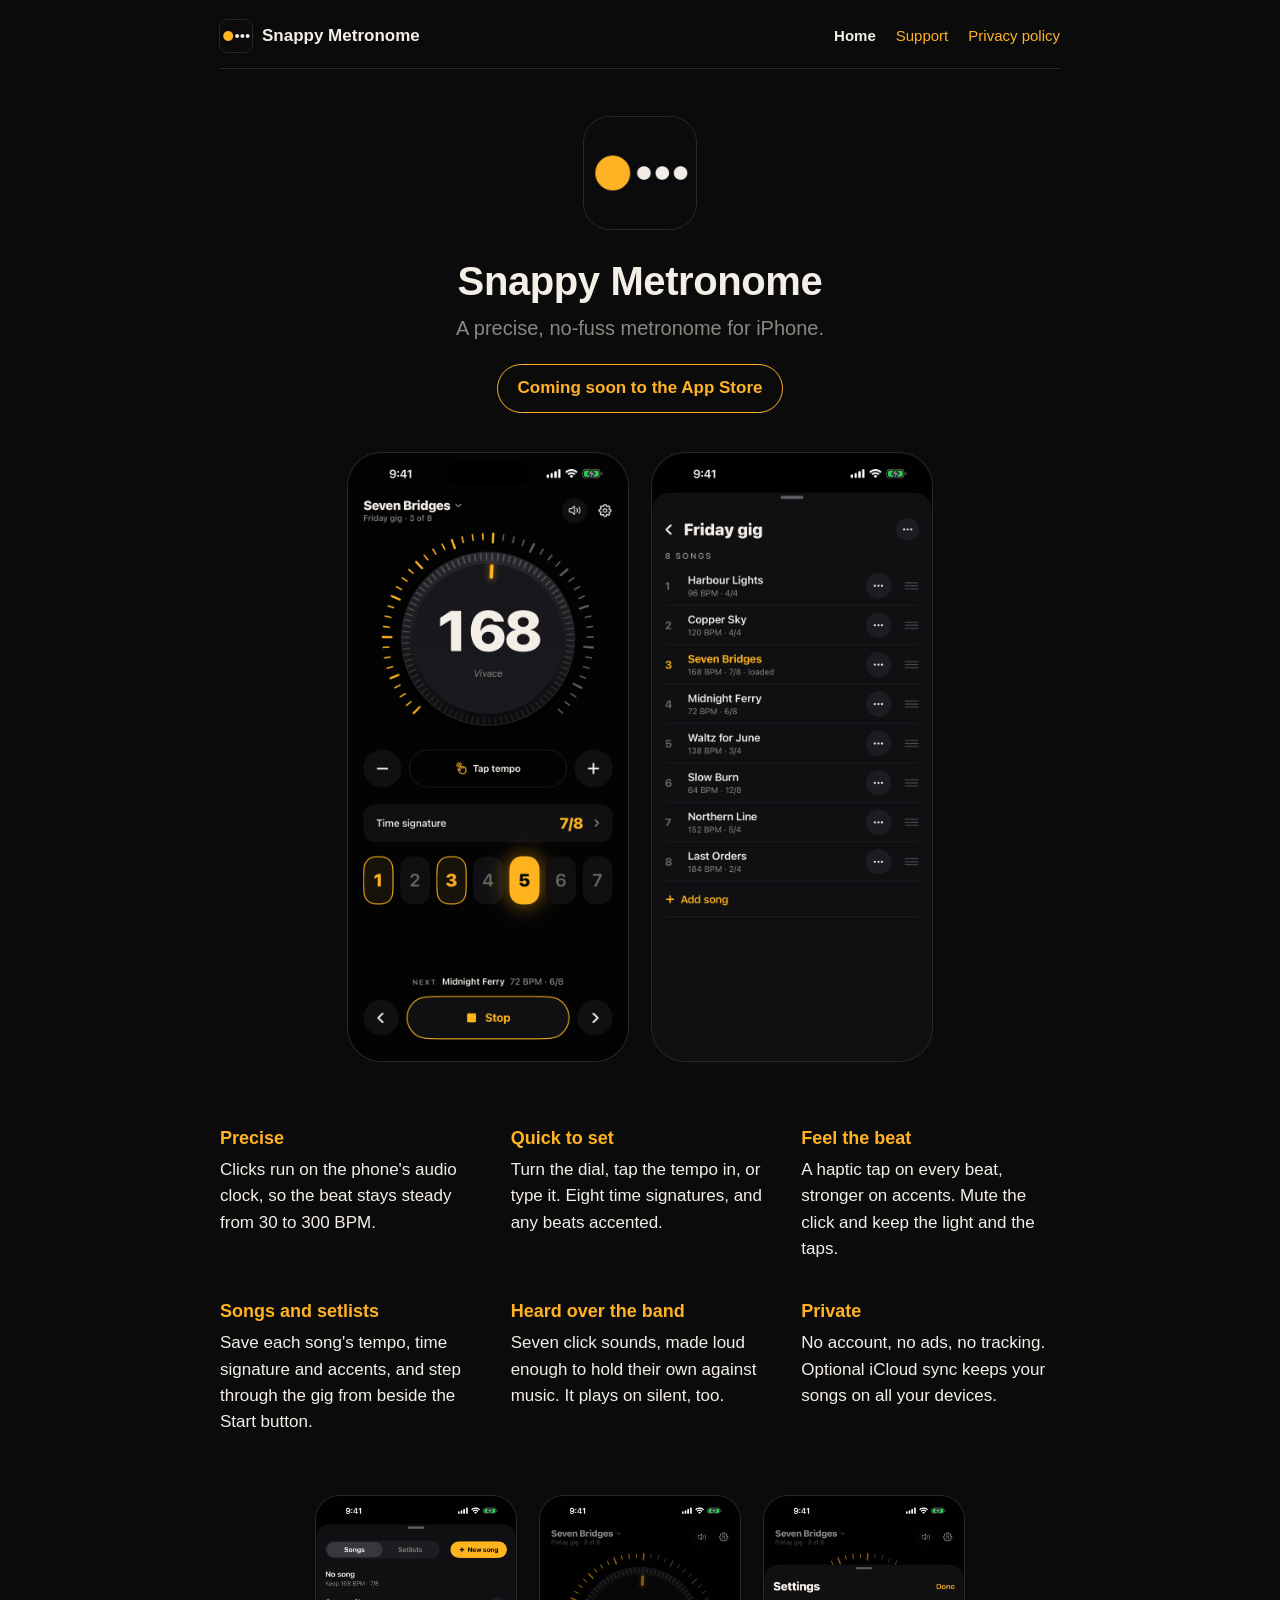
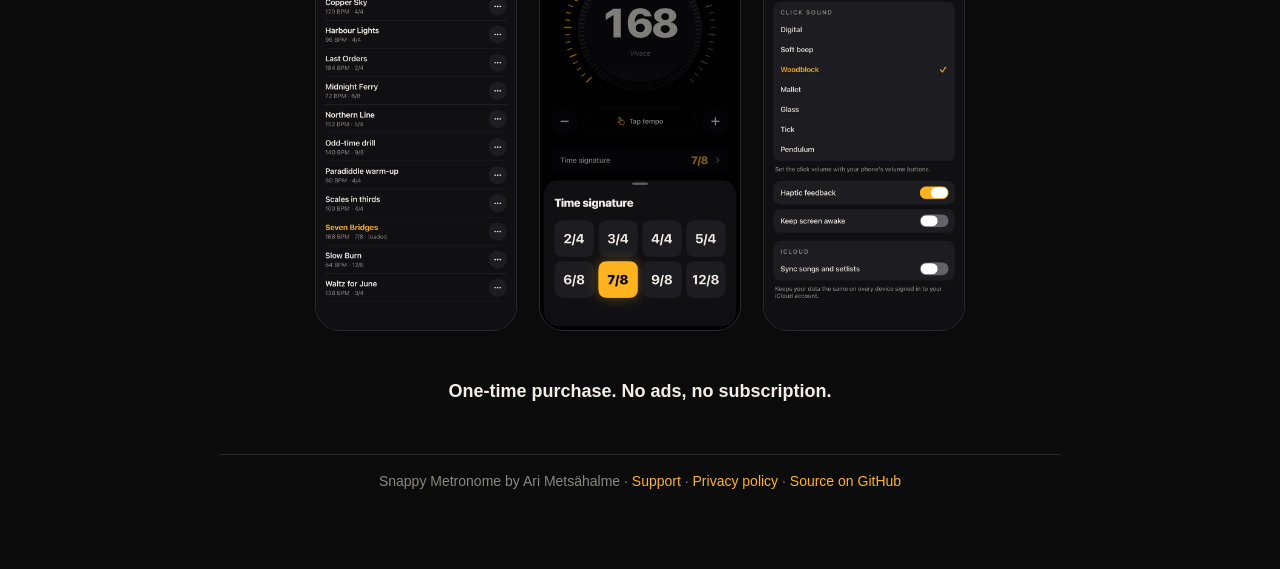
==== commit 9f95b040: "Give every page of the site the same layout The home page was centred and wide while support and pri" ====
--- a/site/index.html
+++ b/site/index.html
@@ -13,12 +13,18 @@
     <link rel="stylesheet" href="style.css" />
   </head>
   <body>
-    <main class="home">
-      <nav>
-        <a href="./" aria-current="page">Home</a>
-        <a href="support.html">Support</a>
-        <a href="privacy.html">Privacy policy</a>
-      </nav>
+    <main>
+      <header class="site-header">
+        <a class="brand" href="./">
+          <img src="icon.png" alt="" />
+          Snappy Metronome
+        </a>
+        <nav>
+          <a href="./" aria-current="page">Home</a>
+          <a href="support.html">Support</a>
+          <a href="privacy.html">Privacy policy</a>
+        </nav>
+      </header>
 
       <section class="hero">
         <img class="app-icon" src="icon.png" alt="" />
--- a/site/style.css
+++ b/site/style.css
@@ -20,42 +20,64 @@
   -webkit-text-size-adjust: 100%;
 }
 
+/* Every page: the same column, top bar, title block and footer. */
+
 main {
+  max-width: 880px;
+  margin: 0 auto;
+  padding: 20px 20px 64px;
+}
+
+.site-header {
+  display: flex;
+  align-items: center;
+  justify-content: space-between;
+  flex-wrap: wrap;
+  gap: 12px 24px;
+  padding-bottom: 16px;
+  border-bottom: 1px solid var(--line);
+}
+
+.brand {
+  display: flex;
+  align-items: center;
+  gap: 10px;
+  color: var(--dial-white);
+  font-weight: 700;
+}
+
+.brand:hover,
+.brand:focus-visible {
+  text-decoration: none;
+}
+
+.brand img {
+  width: 32px;
+  height: 32px;
+  border-radius: 8px;
+  box-shadow: 0 0 0 1px var(--line);
+}
+
+nav {
+  display: flex;
+  gap: 20px;
+  font-size: 15px;
+}
+
+.hero {
+  text-align: center;
+  margin: 48px 0 40px;
+}
+
+/* Running text on the support and privacy pages. */
+.prose {
   max-width: 680px;
   margin: 0 auto;
-  padding: 40px 20px 64px;
-}
-
-header {
-  display: flex;
-  align-items: center;
-  gap: 16px;
-  margin-bottom: 32px;
-}
-
-header img {
-  width: 64px;
-  height: 64px;
-  border-radius: 15px;
-  box-shadow: 0 0 0 1px var(--line);
-  flex-shrink: 0;
-}
-
-header p {
-  margin: 0;
-  color: var(--muted);
-}
-
-nav {
-  display: flex;
-  gap: 20px;
-  margin-bottom: 32px;
-  font-size: 15px;
 }
 
 h1 {
   margin: 0;
-  font-size: 30px;
+  font-size: 40px;
   line-height: 1.2;
   font-weight: 800;
   letter-spacing: -0.01em;
@@ -113,23 +135,6 @@
 }
 
 /* Home page */
-
-main.home {
-  max-width: 880px;
-}
-
-main.home nav {
-  justify-content: center;
-}
-
-main.home footer {
-  text-align: center;
-}
-
-.hero {
-  text-align: center;
-  margin: 24px 0 40px;
-}
 
 .hero .app-icon {
   width: 112px;
@@ -208,4 +213,5 @@
   border-top: 1px solid var(--line);
   color: var(--muted);
   font-size: 14px;
-}
+  text-align: center;
+}
